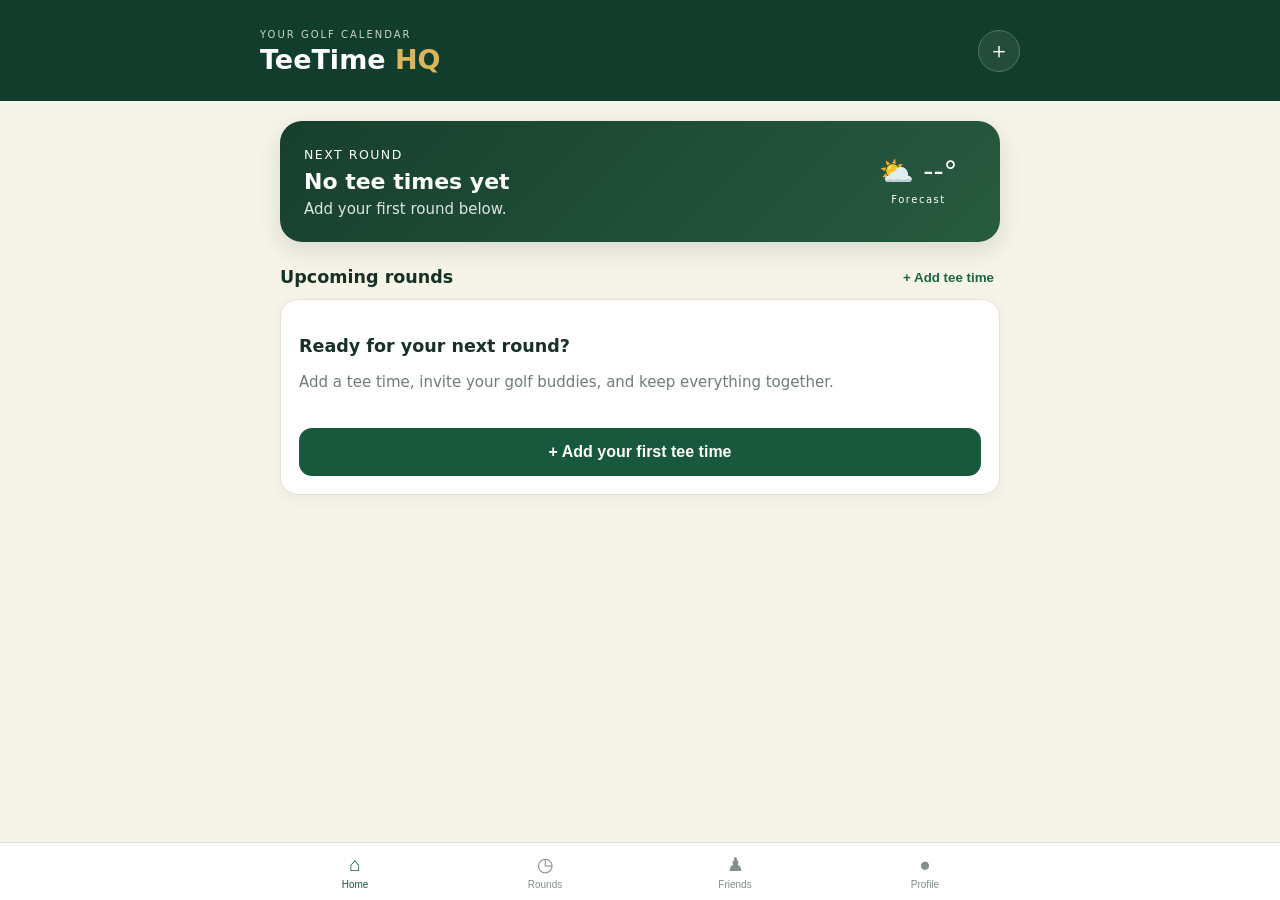
==== index.html @ 01194f5e "Add files via upload" ====
<!doctype html>
<html lang="en">
<head>
<meta charset="utf-8"><meta name="viewport" content="width=device-width,initial-scale=1,viewport-fit=cover">
<meta name="theme-color" content="#123c2b"><title>TeeTime HQ</title>
<link rel="manifest" href="manifest.json"><link rel="stylesheet" href="styles.css">
</head><body>
<header><div><span class="eyebrow">YOUR GOLF CALENDAR</span><h1>TeeTime <b>HQ</b></h1></div><button class="icon" id="installBtn">＋</button></header>
<main>
<section id="home" class="page active">
<div class="hero"><div><small>NEXT ROUND</small><h2 id="nextCourse">No tee times yet</h2><p id="nextWhen">Add your first round below.</p></div><div class="weather" id="weather">⛅ --°<small>Forecast</small></div></div>
<div class="section-title"><h3>Upcoming rounds</h3><button onclick="openRound()">+ Add tee time</button></div>
<div id="rounds"></div>
</section>
<section id="roundPage" class="page"><button class="back" onclick="go('home')">← Back</button><h2>Add Tee Time</h2>
<form id="roundForm">
<label>Golf course<input id="course" list="courses" placeholder="Start typing a course name…" required></label>
<datalist id="courses"><option>Cog Hill Golf & Country Club</option><option>Brookfield Hills Golf Course</option><option>Dubsdread Golf Course</option><option>Ruffled Feathers Golf Club</option><option>Chicago Highlands Club</option><option>Harborside International Golf Center</option></datalist>
<label>Course city and state <input id="location" placeholder="e.g. Lemont, Illinois" required></label><div class="two"><label>Date<input id="date" type="date" required></label><label>Tee time<input id="time" type="time" required></label></div>
<div class="two"><label>Players<select id="players"><option>1</option><option>2</option><option>3</option><option selected>4</option></select></label><label>Green fee<input id="fee" type="number" placeholder="$ optional"></label></div>
<label>Confirmation #<input id="confirm" placeholder="Optional"></label>
<h3>Invite friends</h3><div id="friendChecks" class="chips"></div>
<button class="primary" type="submit">Save Tee Time</button></form></section>
<section id="friends" class="page"><div class="section-title"><h2>Golf Friends</h2><button onclick="addFriend()">+ Add</button></div><p class="muted">Your regular playing partners, ready to invite.</p><div id="friendList"></div></section>
<section id="history" class="page"><h2>Rounds</h2><p class="muted">Your golf schedule and round history.</p><div id="allRounds"></div></section>
<section id="profile" class="page"><h2>Profile</h2><div class="card"><h3>⛳ TeeTime HQ</h3><p>Organize golf. Fill your foursome. Never lose track of a tee time.</p></div><div class="card"><h3>Reminders</h3><p>Round reminders <span class="pill">Coming next</span></p><p>Weather alerts <span class="pill">Coming next</span></p></div><div class="card"><h3>Install App</h3><p>Add TeeTime HQ to your phone's Home Screen for an app-like experience.</p></div></section>
</main>
<nav><button onclick="go('home')" class="active">⌂<span>Home</span></button><button onclick="go('history')">◷<span>Rounds</span></button><button onclick="go('friends')">♟<span>Friends</span></button><button onclick="go('profile')">●<span>Profile</span></button></nav>
<script src="app.js"></script></body></html>
---- styles.css ----
*{box-sizing:border-box}body{margin:0;background:#f6f3e9;color:#183126;font:15px system-ui,-apple-system,Segoe UI,sans-serif;padding-bottom:82px}header{background:#123c2b;color:white;padding:24px max(20px,calc((100% - 760px)/2));display:flex;justify-content:space-between;align-items:center}h1{margin:2px 0;font-size:27px}h1 b{color:#d9b65d}.eyebrow{font-size:10px;letter-spacing:2px;color:#c7d7cd}header .icon{border:1px solid #537262;background:#234d3a;color:white;border-radius:50%;width:42px;height:42px;font-size:22px}main{max-width:760px;margin:auto;padding:20px}.page{display:none}.page.active{display:block}.hero{background:linear-gradient(135deg,#173f2d,#285b40);color:white;border-radius:22px;padding:24px;display:flex;justify-content:space-between;align-items:center;box-shadow:0 8px 25px #173f2d22}.hero h2{margin:6px 0;font-size:22px}.hero p{margin:0;color:#dce7e0}.hero small{letter-spacing:1.5px}.weather{font-size:28px;text-align:center}.weather small{display:block;font-size:10px;margin-top:4px}.section-title{display:flex;align-items:center;justify-content:space-between;margin:25px 0 10px}.section-title h2,.section-title h3{margin:0}.section-title button,.back{border:0;background:transparent;color:#1b6545;font-weight:700}.card{background:white;border:1px solid #e5e0d2;border-radius:18px;padding:18px;margin:12px 0;box-shadow:0 4px 16px #1831260c}.round-top{display:flex;justify-content:space-between;gap:10px}.round-top h3{margin:0 0 4px}.datebox{background:#edf2ec;border-radius:12px;padding:8px 12px;text-align:center;min-width:62px}.datebox b{display:block;font-size:20px}.players{display:flex;gap:7px;align-items:center;margin:15px 0}.avatar{width:32px;height:32px;border-radius:50%;background:#d9b65d;color:#173f2d;display:grid;place-items:center;font-weight:800}.open{border:1px dashed #8aa093;background:white}.actions{display:flex;gap:8px}.actions button{flex:1;border:1px solid #d9ded9;background:#f9faf8;padding:10px;border-radius:10px;color:#214734;font-weight:650}form label{display:block;font-weight:650;margin:14px 0 6px}input,select{width:100%;border:1px solid #d8d6cd;border-radius:12px;padding:13px;background:white;font:inherit;margin-top:6px}.two{display:grid;grid-template-columns:1fr 1fr;gap:12px}.primary{width:100%;border:0;border-radius:13px;padding:15px;background:#18583c;color:white;font-weight:800;font-size:16px;margin-top:22px}.chips{display:flex;flex-wrap:wrap;gap:8px}.chip{background:white;border:1px solid #d8d6cd;border-radius:999px;padding:8px 11px}.muted{color:#6e7d75}.pill{font-size:11px;background:#edf2ec;padding:4px 8px;border-radius:20px;color:#326147}nav{position:fixed;bottom:0;left:0;right:0;background:white;border-top:1px solid #deddd7;display:flex;justify-content:center;z-index:5;padding-bottom:env(safe-area-inset-bottom)}nav button{width:min(25%,190px);border:0;background:white;padding:10px;color:#829087;font-size:19px}nav span{display:block;font-size:10px;margin-top:3px}nav button.active{color:#18583c}@media(max-width:480px){main{padding:16px}.hero{padding:19px}.two{grid-template-columns:1fr 1fr}.actions{flex-wrap:wrap}.actions button{min-width:42%}}
.forecast-line{margin-top:13px;color:#376b4d;background:#f0f5ed;border-radius:9px;padding:9px;font-size:12px}.weather{min-width:115px}.weather small{line-height:1.6}
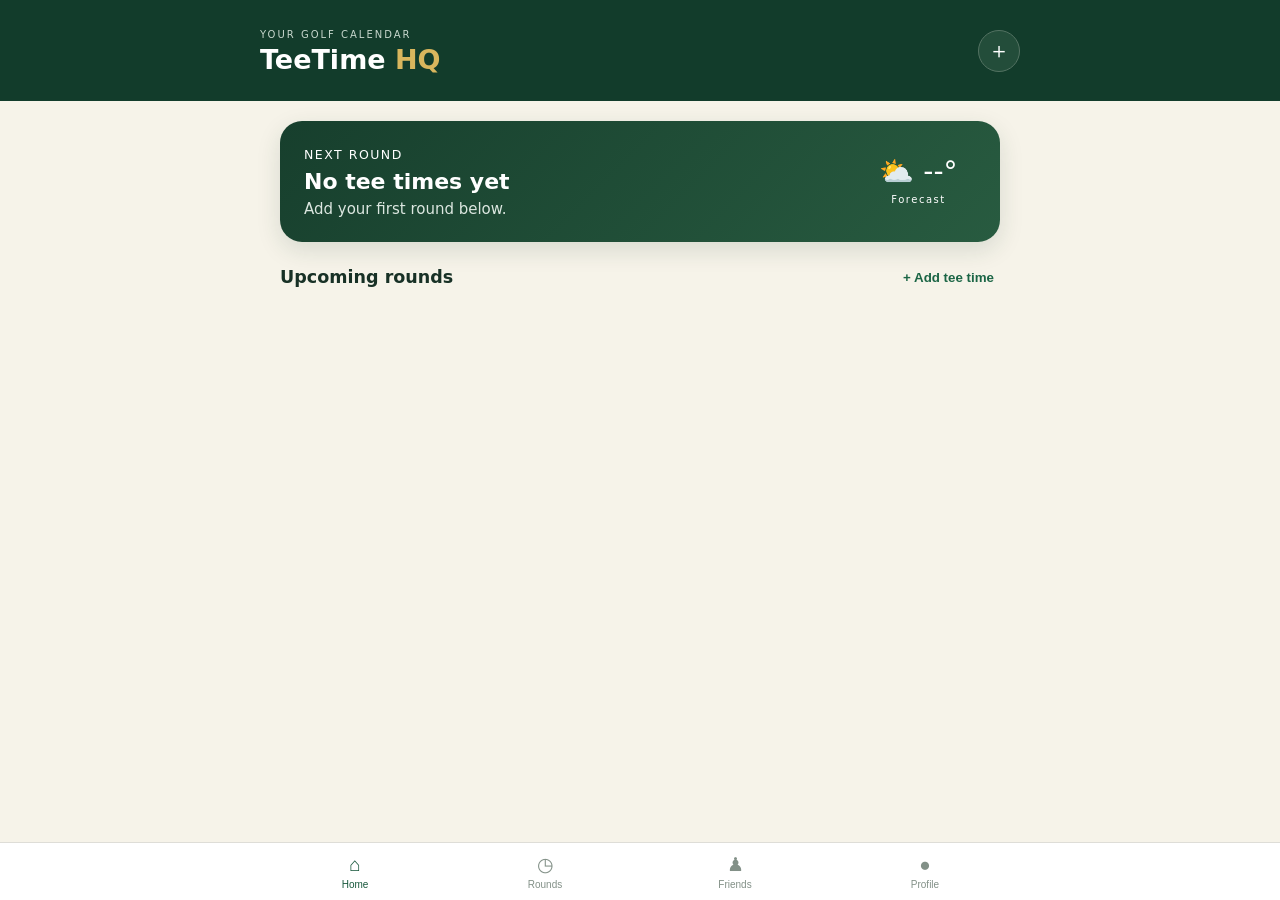
==== commit b99cc032: "Add files via upload" ====
--- a/index.html
+++ b/index.html
@@ -26,4 +26,4 @@
 <section id="profile" class="page"><h2>Profile</h2><div class="card"><h3>⛳ TeeTime HQ</h3><p>Organize golf. Fill your foursome. Never lose track of a tee time.</p></div><div class="card"><h3>Reminders</h3><p>Round reminders <span class="pill">Coming next</span></p><p>Weather alerts <span class="pill">Coming next</span></p></div><div class="card"><h3>Install App</h3><p>Add TeeTime HQ to your phone's Home Screen for an app-like experience.</p></div></section>
 </main>
 <nav><button onclick="go('home')" class="active">⌂<span>Home</span></button><button onclick="go('history')">◷<span>Rounds</span></button><button onclick="go('friends')">♟<span>Friends</span></button><button onclick="go('profile')">●<span>Profile</span></button></nav>
-<script src="app.js"></script></body></html>+<script src="app.js?v=3-clean"></script></body></html>
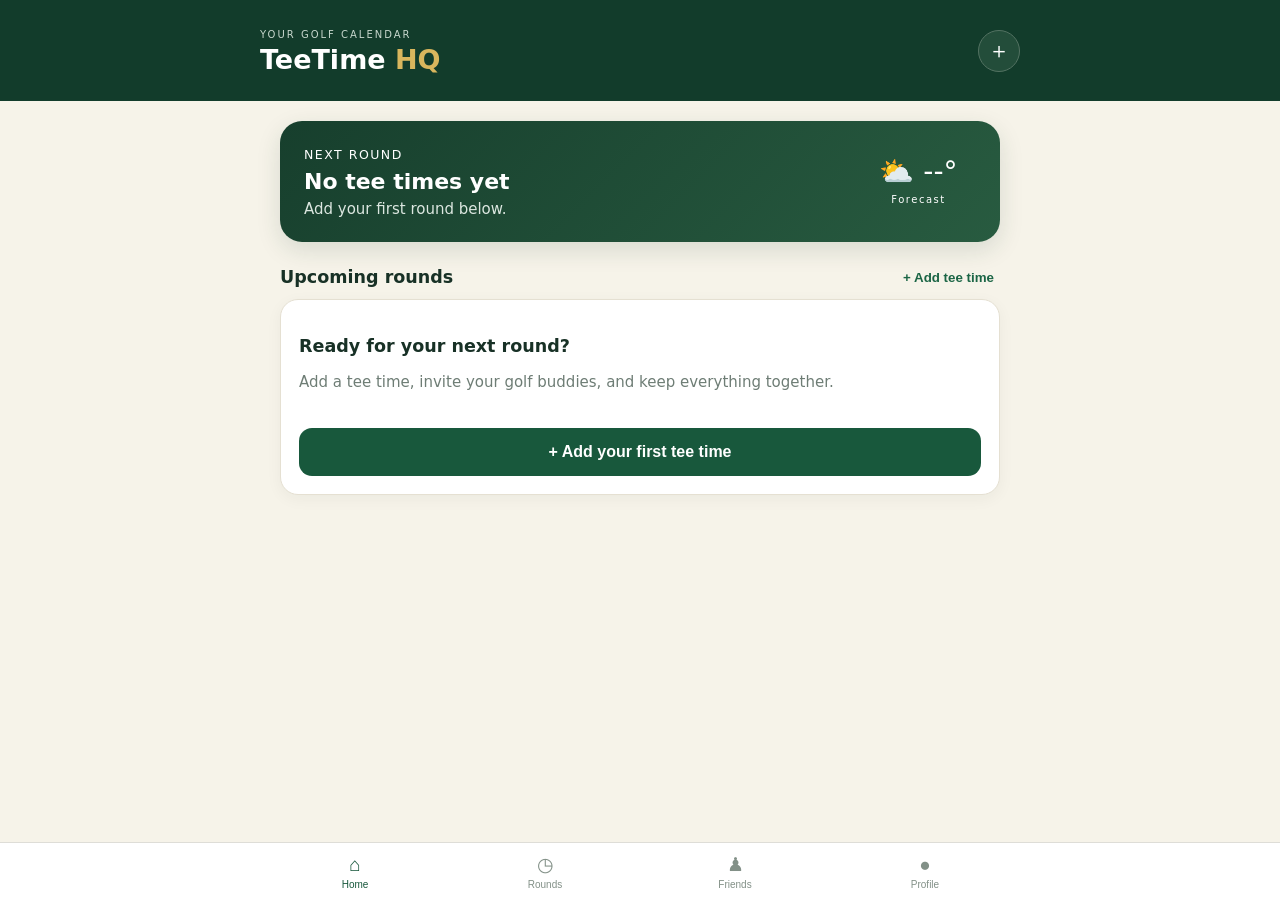
==== commit 8c9be0e6: "Add files via upload" ====
--- a/index.html
+++ b/index.html
@@ -23,7 +23,7 @@
 <button class="primary" type="submit">Save Tee Time</button></form></section>
 <section id="friends" class="page"><div class="section-title"><h2>Golf Friends</h2><button onclick="addFriend()">+ Add</button></div><p class="muted">Your regular playing partners, ready to invite.</p><div id="friendList"></div></section>
 <section id="history" class="page"><h2>Rounds</h2><p class="muted">Your golf schedule and round history.</p><div id="allRounds"></div></section>
-<section id="profile" class="page"><h2>Profile</h2><div class="card"><h3>⛳ TeeTime HQ</h3><p>Organize golf. Fill your foursome. Never lose track of a tee time.</p></div><div class="card"><h3>Reminders</h3><p>Round reminders <span class="pill">Coming next</span></p><p>Weather alerts <span class="pill">Coming next</span></p></div><div class="card"><h3>Install App</h3><p>Add TeeTime HQ to your phone's Home Screen for an app-like experience.</p></div></section>
+<section id="profile" class="page"><h2>Profile</h2><div class="card"><h3>⛳ TeeTime HQ</h3><p>Organize golf. Fill your foursome. Never lose track of a tee time.</p></div><div class="card"><h3>Reminders</h3><p>Round reminders <span class="pill">Coming next</span></p><p>Weather alerts <span class="pill">Coming next</span></p></div><div class="card"><h3>Install App</h3><p>Add TeeTime HQ to your phone's Home Screen for an app-like experience.</p></div><div class="card danger-card"><h3>Reset App Data</h3><p>Clear saved tee times and friends on this device.</p><button class="danger" onclick="resetAppData()">Reset App Data</button></div></section>
 </main>
 <nav><button onclick="go('home')" class="active">⌂<span>Home</span></button><button onclick="go('history')">◷<span>Rounds</span></button><button onclick="go('friends')">♟<span>Friends</span></button><button onclick="go('profile')">●<span>Profile</span></button></nav>
-<script src="app.js?v=3-clean"></script></body></html>+<script src="app.js?v=5-working"></script></body></html>
--- a/styles.css
+++ b/styles.css
@@ -1,2 +1,4 @@
 *{box-sizing:border-box}body{margin:0;background:#f6f3e9;color:#183126;font:15px system-ui,-apple-system,Segoe UI,sans-serif;padding-bottom:82px}header{background:#123c2b;color:white;padding:24px max(20px,calc((100% - 760px)/2));display:flex;justify-content:space-between;align-items:center}h1{margin:2px 0;font-size:27px}h1 b{color:#d9b65d}.eyebrow{font-size:10px;letter-spacing:2px;color:#c7d7cd}header .icon{border:1px solid #537262;background:#234d3a;color:white;border-radius:50%;width:42px;height:42px;font-size:22px}main{max-width:760px;margin:auto;padding:20px}.page{display:none}.page.active{display:block}.hero{background:linear-gradient(135deg,#173f2d,#285b40);color:white;border-radius:22px;padding:24px;display:flex;justify-content:space-between;align-items:center;box-shadow:0 8px 25px #173f2d22}.hero h2{margin:6px 0;font-size:22px}.hero p{margin:0;color:#dce7e0}.hero small{letter-spacing:1.5px}.weather{font-size:28px;text-align:center}.weather small{display:block;font-size:10px;margin-top:4px}.section-title{display:flex;align-items:center;justify-content:space-between;margin:25px 0 10px}.section-title h2,.section-title h3{margin:0}.section-title button,.back{border:0;background:transparent;color:#1b6545;font-weight:700}.card{background:white;border:1px solid #e5e0d2;border-radius:18px;padding:18px;margin:12px 0;box-shadow:0 4px 16px #1831260c}.round-top{display:flex;justify-content:space-between;gap:10px}.round-top h3{margin:0 0 4px}.datebox{background:#edf2ec;border-radius:12px;padding:8px 12px;text-align:center;min-width:62px}.datebox b{display:block;font-size:20px}.players{display:flex;gap:7px;align-items:center;margin:15px 0}.avatar{width:32px;height:32px;border-radius:50%;background:#d9b65d;color:#173f2d;display:grid;place-items:center;font-weight:800}.open{border:1px dashed #8aa093;background:white}.actions{display:flex;gap:8px}.actions button{flex:1;border:1px solid #d9ded9;background:#f9faf8;padding:10px;border-radius:10px;color:#214734;font-weight:650}form label{display:block;font-weight:650;margin:14px 0 6px}input,select{width:100%;border:1px solid #d8d6cd;border-radius:12px;padding:13px;background:white;font:inherit;margin-top:6px}.two{display:grid;grid-template-columns:1fr 1fr;gap:12px}.primary{width:100%;border:0;border-radius:13px;padding:15px;background:#18583c;color:white;font-weight:800;font-size:16px;margin-top:22px}.chips{display:flex;flex-wrap:wrap;gap:8px}.chip{background:white;border:1px solid #d8d6cd;border-radius:999px;padding:8px 11px}.muted{color:#6e7d75}.pill{font-size:11px;background:#edf2ec;padding:4px 8px;border-radius:20px;color:#326147}nav{position:fixed;bottom:0;left:0;right:0;background:white;border-top:1px solid #deddd7;display:flex;justify-content:center;z-index:5;padding-bottom:env(safe-area-inset-bottom)}nav button{width:min(25%,190px);border:0;background:white;padding:10px;color:#829087;font-size:19px}nav span{display:block;font-size:10px;margin-top:3px}nav button.active{color:#18583c}@media(max-width:480px){main{padding:16px}.hero{padding:19px}.two{grid-template-columns:1fr 1fr}.actions{flex-wrap:wrap}.actions button{min-width:42%}}
 .forecast-line{margin-top:13px;color:#376b4d;background:#f0f5ed;border-radius:9px;padding:9px;font-size:12px}.weather{min-width:115px}.weather small{line-height:1.6}
+
+.danger-card{border-color:#ead3cf}.danger{width:100%;border:1px solid #b94b3d;background:#fff;color:#a23c31;border-radius:12px;padding:13px;font-weight:800}
